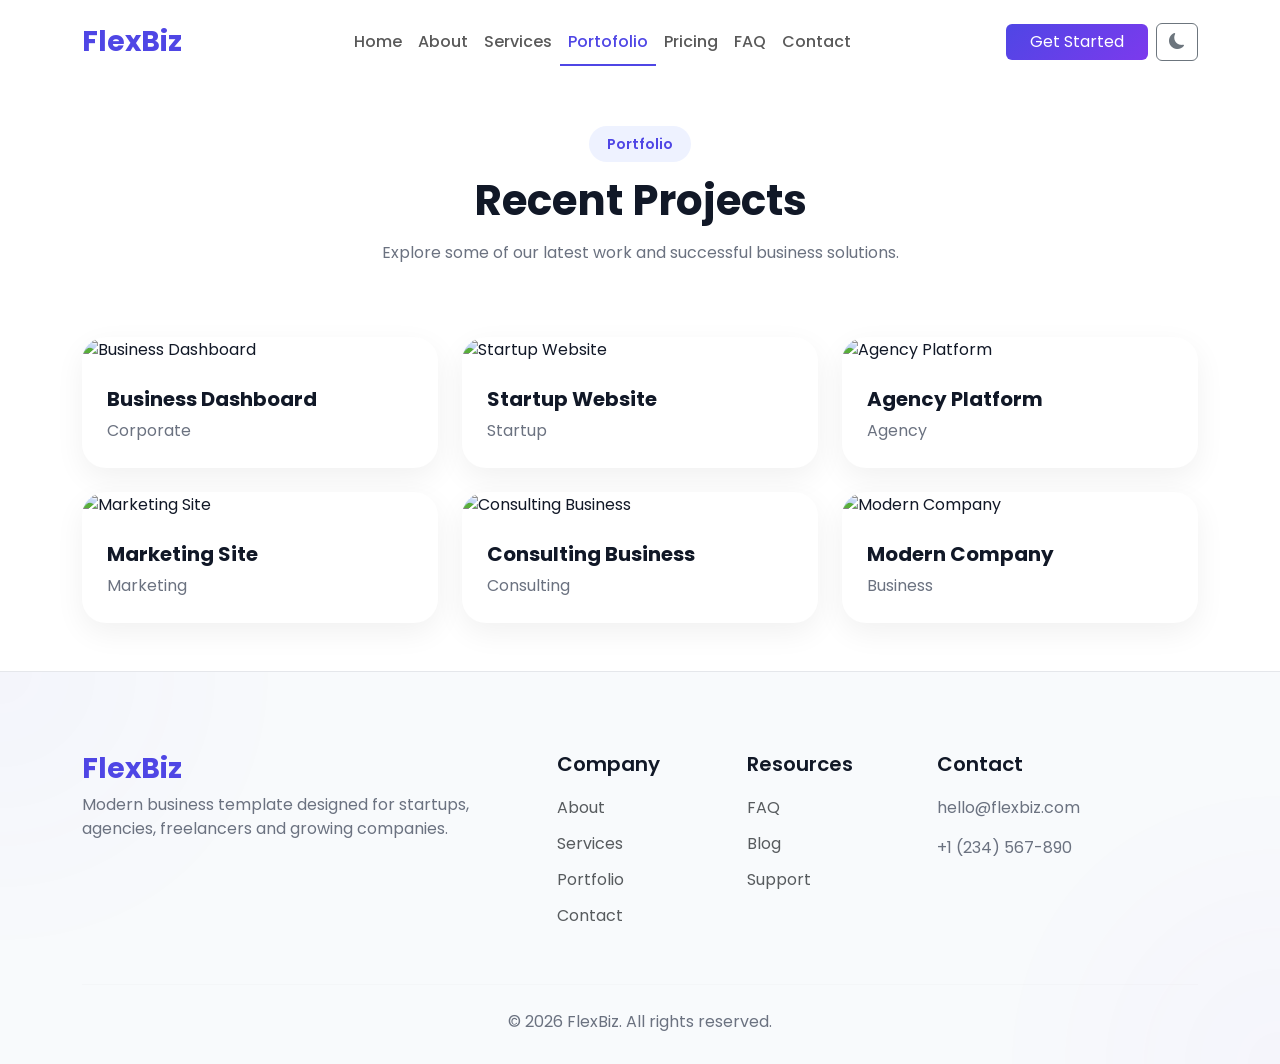
==== portofolio.html @ 11a91c40 "release: FlexBiz v1.0.0 - Template bisnis premium siap dipasarkan" ====
<!DOCTYPE html>
<html lang="en">
<head>
    <meta charset="UTF-8">
    <meta name="viewport" content="width=device-width, initial-scale=1.0">
    <title>Portfolio - FlexBiz</title>

    <!-- Bootstrap CSS -->
    <link href="https://cdn.jsdelivr.net/npm/bootstrap@5.3.8/dist/css/bootstrap.min.css" rel="stylesheet">

    <!-- Bootstrap Icons -->
    <link rel="stylesheet" href="https://cdn.jsdelivr.net/npm/bootstrap-icons@1.13.1/font/bootstrap-icons.min.css">

    <!-- Google Font -->
    <link href="https://fonts.googleapis.com/css2?family=Poppins:wght@300;400;500;600;700;800&display=swap" rel="stylesheet">

    <!-- Custom CSS -->
    <link rel="stylesheet" href="assets/css/style.css">
    <link rel="stylesheet" href="assets/css/responsive.css">
    <link rel="stylesheet" href="assets/css/darkmode.css">
</head>
<body>

    <!-- ========== NAVBAR ========== -->
    <nav class="navbar navbar-expand-lg bg-white py-3 sticky-top">
        <div class="container">
            <a class="navbar-brand fw-bold fs-3" href="index.html">FlexBiz</a>

            <button class="navbar-toggler" type="button" data-bs-toggle="collapse" data-bs-target="#navbarNav">
                <span class="navbar-toggler-icon"></span>
            </button>

            <div class="collapse navbar-collapse" id="navbarNav">
                <ul class="navbar-nav mx-auto">
                    <li class="nav-item">
                        <a class="nav-link" href="index.html">Home</a>
                    </li>
                    <li class="nav-item">
                        <a class="nav-link" href="about.html">About</a>
                    </li>
                    <li class="nav-item">
                        <a class="nav-link" href="services.html">Services</a>
                    </li>
                    <li class="nav-item">
                        <a class="nav-link active" href="portofolio.html">Portofolio</a>
                    </li>
                    <li class="nav-item">
                        <a class="nav-link" href="pricing.html">Pricing</a>
                    </li>
                    <li class="nav-item">
                        <a class="nav-link" href="faq.html">FAQ</a>
                    </li>
                    <li class="nav-item">
                        <a class="nav-link" href="contact.html">Contact</a>
                    </li>
                </ul>

                <a href="contact.html" class="btn btn-primary px-4">Get Started</a>
                
                <!-- Dark Mode Toggle -->
                <button class="btn btn-outline-secondary ms-2" id="darkModeToggle" type="button">
                    <i class="bi bi-moon-fill"></i>
                </button>
            </div>
        </div>
    </nav>

    <!-- ========== PORTFOLIO SECTION ========== -->
    <section class="portfolio-section py-5">
        <div class="container">
            <div class="section-header text-center">
                <span class="section-badge">Portfolio</span>
                <h2 class="section-title">Recent Projects</h2>
                <p class="section-description">
                    Explore some of our latest work and successful business solutions.
                </p>
            </div>

            <div class="row mt-5 g-4">
                <!-- Project 1 -->
                <div class="col-md-6 col-lg-4">
                    <div class="portfolio-card">
                        <img src="https://images.unsplash.com/photo-1460925895917-afdab827c52f?w=1200"
                             class="img-fluid"
                             alt="Business Dashboard">
                        <div class="portfolio-content">
                            <h5>Business Dashboard</h5>
                            <span>Corporate</span>
                        </div>
                    </div>
                </div>

                <!-- Project 2 -->
                <div class="col-md-6 col-lg-4">
                    <div class="portfolio-card">
                        <img src="https://images.unsplash.com/photo-1551434678-e076c223a692?w=1200"
                             class="img-fluid"
                             alt="Startup Website">
                        <div class="portfolio-content">
                            <h5>Startup Website</h5>
                            <span>Startup</span>
                        </div>
                    </div>
                </div>

                <!-- Project 3 -->
                <div class="col-md-6 col-lg-4">
                    <div class="portfolio-card">
                        <img src="https://images.unsplash.com/photo-1497366754035-f200968a6e72?w=1200"
                             class="img-fluid"
                             alt="Agency Platform">
                        <div class="portfolio-content">
                            <h5>Agency Platform</h5>
                            <span>Agency</span>
                        </div>
                    </div>
                </div>

                <!-- Project 4 -->
                <div class="col-md-6 col-lg-4">
                    <div class="portfolio-card">
                        <img src="https://images.unsplash.com/photo-1520607162513-77705c0f0d4a?w=1200"
                             class="img-fluid"
                             alt="Marketing Site">
                        <div class="portfolio-content">
                            <h5>Marketing Site</h5>
                            <span>Marketing</span>
                        </div>
                    </div>
                </div>

                <!-- Project 5 -->
                <div class="col-md-6 col-lg-4">
                    <div class="portfolio-card">
                        <img src="https://images.unsplash.com/photo-1516321318423-f06f85e504b3?w=1200"
                             class="img-fluid"
                             alt="Consulting Business">
                        <div class="portfolio-content">
                            <h5>Consulting Business</h5>
                            <span>Consulting</span>
                        </div>
                    </div>
                </div>

                <!-- Project 6 -->
                <div class="col-md-6 col-lg-4">
                    <div class="portfolio-card">
                        <img src="https://images.unsplash.com/photo-1454165804606-c3d57bc86b40?w=1200"
                             class="img-fluid"
                             alt="Modern Company">
                        <div class="portfolio-content">
                            <h5>Modern Company</h5>
                            <span>Business</span>
                        </div>
                    </div>
                </div>
            </div>
        </div>
    </section>

    <!-- ========== FOOTER ========== -->
    <footer class="footer-section">
        <div class="container">
            <div class="row gy-4">
                <div class="col-lg-5">
                    <h3>FlexBiz</h3>
                    <p>Modern business template designed for startups, agencies, freelancers and growing companies.</p>
                </div>

                <div class="col-lg-2">
                    <h5>Company</h5>
                    <ul>
                        <li><a href="about.html" class="text-decoration-none text-muted">About</a></li>
                        <li><a href="services.html" class="text-decoration-none text-muted">Services</a></li>
                        <li><a href="portfolio.html" class="text-decoration-none text-muted">Portfolio</a></li>
                        <li><a href="contact.html" class="text-decoration-none text-muted">Contact</a></li>
                    </ul>
                </div>

                <div class="col-lg-2">
                    <h5>Resources</h5>
                    <ul>
                        <li><a href="faq.html" class="text-decoration-none text-muted">FAQ</a></li>
                        <li><a href="#" class="text-decoration-none text-muted">Blog</a></li>
                        <li><a href="#" class="text-decoration-none text-muted">Support</a></li>
                    </ul>
                </div>

                <div class="col-lg-3">
                    <h5>Contact</h5>
                    <p>hello@flexbiz.com</p>
                    <p>+1 (234) 567-890</p>
                </div>
            </div>

            <hr>
            <p class="text-center mb-0">© 2026 FlexBiz. All rights reserved.</p>
        </div>
    </footer>

    <!-- Bootstrap JS -->
    <script src="https://cdn.jsdelivr.net/npm/bootstrap@5.3.8/dist/js/bootstrap.bundle.min.js"></script>

    <!-- Custom JS -->
    <script src="assets/js/main.js"></script>
    <script src="assets/js/darkmode.js"></script>
</body>
</html>
---- assets/css/style.css ----
/* ============================================================
   FLEXBIZ - Main Stylesheet (Premium SaaS Theme)
   ============================================================ */

/* ========== RESET & VARIABLES ========== */
* {
    margin: 0;
    padding: 0;
    box-sizing: border-box;
}

:root {
    --primary: #4F46E5;
    --secondary: #7C3AED;
    --text-light: #6B7280;
}

body {
    font-family: 'Poppins', sans-serif;
    color: #111827;
}

/* ========== GLOBAL COMPONENTS ========== */

/* Brand / Logo */
.navbar-brand {
    color: var(--primary);
    transition: color 0.3s;
}
.navbar-brand:hover {
    color: var(--secondary);
}

/* Tombol Primary */
.btn-primary {
    background: linear-gradient(135deg, var(--primary), var(--secondary));
    border: none;
}

/* Gradient Text */
.gradient-text {
    background: linear-gradient(135deg, #4F46E5, #7C3AED);
    -webkit-background-clip: text;
    -webkit-text-fill-color: transparent;
}

/* Badge Section */
.section-badge {
    background: #EEF2FF;
    color: #4F46E5;
    padding: 8px 18px;
    border-radius: 999px;
    font-size: 14px;
    font-weight: 600;
}

.section-title {
    margin-top: 20px;
    font-size: 42px;
    font-weight: 700;
}

.section-description {
    max-width: 650px;
    margin: 15px auto;
    color: #6B7280;
}

/* ========== NAVBAR HOVER EFFECT ========== */
.navbar .nav-link {
    position: relative;
    font-weight: 500;
    transition: color 0.3s;
}

.navbar .nav-link::after {
    content: '';
    position: absolute;
    bottom: -4px;
    left: 0;
    width: 0;
    height: 2px;
    background: #4F46E5;
    transition: width 0.3s ease;
}

.navbar .nav-link:hover {
    color: #4F46E5;
}

.navbar .nav-link:hover::after {
    width: 100%;
}

.navbar .nav-link.active {
    color: #4F46E5 !important;
}

.navbar .nav-link.active::after {
    width: 100%;
}

/* ========== HERO SECTION ========== */
.hero-section {
    position: relative;
    overflow: hidden;
    background: #f8fafc;
}

.hero-glow {
    position: absolute;
    border-radius: 50%;
    filter: blur(120px);
}

.glow-1 {
    width: 300px;
    height: 300px;
    background: #4F46E5;
    opacity: 0.15;
    top: -50px;
    left: -50px;
}

.glow-2 {
    width: 300px;
    height: 300px;
    background: #7C3AED;
    opacity: 0.15;
    bottom: -50px;
    right: -50px;
}

.hero-badge {
    display: inline-block;
    background: #EEF2FF;
    color: var(--primary);
    padding: 10px 18px;
    border-radius: 999px;
    font-size: 14px;
    font-weight: 600;
}

.hero-title {
    font-size: 72px;
    font-weight: 800;
    line-height: 1.1;
}

.hero-description {
    margin-top: 20px;
    font-size: 18px;
    color: var(--text-light);
    max-width: 550px;
}

.hero-buttons {
    margin-top: 35px;
}

.hero-social-proof {
    display: flex;
    align-items: center;
    gap: 15px;
    margin-top: 35px;
    flex-wrap: wrap;
}

.avatar-group {
    display: flex;
}

.avatar-group img {
    width: 45px;
    height: 45px;
    border-radius: 50%;
    border: 3px solid white;
    margin-left: -10px;
}

.avatar-group img:first-child {
    margin-left: 0;
}

.hero-social-proof p {
    margin: 0;
    color: #6B7280;
    font-size: 14px;
}

/* Dashboard Card (Hero) */
.hero-card {
    background: white;
    border-radius: 24px;
    padding: 35px;
    border: 1px solid rgba(79, 70, 229, 0.08);
    box-shadow: 0 25px 60px rgba(79, 70, 229, 0.12);
    transition: all 0.3s ease;
}

.hero-card:hover {
    transform: translateY(-5px);
}

.dashboard-header {
    font-weight: 700;
    font-size: 28px;
    margin-bottom: 25px;
}

.dashboard-content {
    display: grid;
    grid-template-columns: repeat(2, 1fr);
    gap: 20px;
}

.stat-box {
    background: #f8fafc;
    border-radius: 18px;
    padding: 30px;
    text-align: center;
    transition: 0.3s;
}

.stat-box:hover {
    transform: translateY(-3px);
}

.stat-box h3 {
    color: var(--primary);
    font-weight: 800;
    font-size: 42px;
    margin-bottom: 10px;
}

.stat-box p {
    margin-top: 8px;
    color: var(--text-light);
}

.stat-icon {
    font-size: 24px;
    color: #4F46E5;
    margin-bottom: 15px;
    display: block;
}

/* ========== TRUSTED BY ========== */
.trusted-title {
    color: #6B7280;
    margin-bottom: 30px;
}

.trusted-logos {
    display: flex;
    justify-content: center;
    gap: 60px;
    flex-wrap: wrap;
}

.trusted-logos span {
    font-size: 22px;
    font-weight: 700;
    color: #9CA3AF;
}

/* ========== SERVICES ========== */
.service-card {
    background: white;
    padding: 28px 28px 24px;
    border-radius: 24px;
    text-align: center;
    border: 1px solid rgba(0, 0, 0, 0.04);
    box-shadow: 0 10px 30px rgba(0, 0, 0, 0.05);
    transition: all 0.35s cubic-bezier(0.25, 0.46, 0.45, 0.94);
    position: relative;
    z-index: 1;
    height: 100%;
}

.service-card:hover {
    transform: translateY(-12px);
    border-color: rgba(79, 70, 229, 0.2);
    box-shadow: 0 25px 50px rgba(79, 70, 229, 0.15);
}

.service-icon {
    font-size: 48px;
    color: #4F46E5;
    margin-bottom: 20px;
}

.service-card h4 {
    margin: 0 0 10px;
    font-weight: 700;
}

.service-card p {
    margin: 0;
    color: #6B7280;
    line-height: 1.5;
}

/* Featured service */
.service-card.featured-card {
    border: 2px solid rgba(79, 70, 229, 0.3);
    box-shadow: 0 15px 40px rgba(79, 70, 229, 0.12);
}

.service-card.featured-card:hover {
    border-color: #4F46E5;
    box-shadow: 0 25px 60px rgba(79, 70, 229, 0.25);
}

.featured-badge {
    display: inline-block;
    background: linear-gradient(135deg, #4F46E5, #7C3AED);
    color: white;
    font-size: 11px;
    font-weight: 600;
    padding: 4px 12px;
    border-radius: 20px;
    position: absolute;
    top: -12px;
    left: 50%;
    transform: translateX(-50%);
    white-space: nowrap;
    z-index: 2;
}

/* ========== ABOUT ========== */
.about-section {
    background: #ffffff;
}

.about-image img {
    border-radius: 24px;
    box-shadow: 0 20px 50px rgba(0, 0, 0, 0.08);
}

.about-text {
    color: #6B7280;
    line-height: 1.8;
    margin-top: 15px;
}

/* ========== STATS ========== */
.stats-section {
    background: #f8fafc;
}

.stat-card {
    background: white;
    padding: 35px;
    border-radius: 24px;
    text-align: center;
    box-shadow: 0 10px 30px rgba(0, 0, 0, 0.05);
    transition: 0.3s;
}

.stat-card:hover {
    transform: translateY(-8px);
}

.stat-card h2 {
    color: #4F46E5;
    font-weight: 800;
    margin-bottom: 10px;
}

.stat-card p {
    color: #6B7280;
    margin: 0;
}

/* ========== PORTFOLIO ========== */
.portfolio-section {
    background: #ffffff;
}

.portfolio-card {
    background: white;
    border-radius: 24px;
    overflow: hidden;
    box-shadow: 0 10px 30px rgba(0, 0, 0, 0.06);
    transition: 0.3s;
}

.portfolio-card:hover {
    transform: translateY(-10px);
}

.portfolio-card img {
    width: 100%;
    height: 250px;
    object-fit: cover;
}

.portfolio-content {
    padding: 25px;
}

.portfolio-content h5 {
    font-weight: 700;
}

.portfolio-content span {
    color: #6B7280;
}

/* ========== TESTIMONIALS ========== */
.testimonials-section {
    background: #f8fafc;
}

.testimonial-card {
    background: white;
    padding: 35px;
    border-radius: 24px;
    text-align: center;
    box-shadow: 0 10px 30px rgba(0, 0, 0, 0.05);
    transition: 0.3s;
}

.testimonial-card:hover {
    transform: translateY(-5px);
}

.testimonial-card img {
    width: 80px;
    height: 80px;
    border-radius: 50%;
    margin-bottom: 20px;
}

.testimonial-card h5 {
    font-weight: 700;
}

.testimonial-card span {
    color: #6B7280;
    font-size: 14px;
}

.testimonial-card p {
    margin-top: 15px;
    color: #6B7280;
}

/* ========== PRICING ========== */
.pricing-card {
    background: white;
    padding: 40px;
    border-radius: 24px;
    box-shadow: 0 10px 30px rgba(0, 0, 0, 0.05);
    position: relative;
}

.pricing-card h2 {
    font-size: 48px;
    color: #4F46E5;
    margin: 20px 0;
}

.pricing-card ul {
    list-style: none;
    padding: 0;
}

.pricing-card li {
    margin-bottom: 12px;
}

.featured {
    border: 2px solid #4F46E5;
}

.popular-badge {
    position: absolute;
    top: -12px;
    right: 20px;
    background: #4F46E5;
    color: white;
    padding: 6px 12px;
    border-radius: 999px;
    font-size: 12px;
}

/* ========== FAQ (FLOATING ACCORDION) ========== */
.faq-floating .accordion-item {
    border: none;
    background: transparent;
    margin-bottom: 20px;
}

.faq-floating .accordion-button {
    background: #ffffff;
    border-radius: 20px !important;
    padding: 22px 28px;
    font-weight: 600;
    font-size: 18px;
    color: #1e293b;
    box-shadow: 0 4px 24px rgba(0, 0, 0, 0.05);
    transition: all 0.3s ease;
    position: relative;
}

.faq-floating .accordion-button:not(.collapsed) {
    background: #ffffff;
    color: #4F46E5;
    box-shadow: 0 8px 30px rgba(79, 70, 229, 0.12);
    border-radius: 20px 20px 8px 8px !important;
}

/* Hilangkan panah default Bootstrap */
.faq-floating .accordion-button::after {
    display: none;
}

/* Ikon custom */
.faq-floating .accordion-button::before {
    content: '+';
    font-size: 24px;
    font-weight: 300;
    color: #4F46E5;
    margin-right: 14px;
    transition: transform 0.3s ease;
}

.faq-floating .accordion-button:not(.collapsed)::before {
    content: '−';
    transform: rotate(180deg);
}

/* Floating Answer Card – perbaiki teks agar tidak mepet atas */
.faq-floating .accordion-body {
    background: #ffffff;
    margin: 12px 12px 0 12px;  /* jarak dari pertanyaan */
    padding: 24px 28px;        /* atas & bawah seimbang */
    border-radius: 20px;
    box-shadow: 0 12px 36px rgba(0, 0, 0, 0.08);
    color: #475569;
    line-height: 1.7;
    font-size: 16px;
    position: relative;
    z-index: 2;
    animation: floatIn 0.25s ease-out;
}

@keyframes floatIn {
    from { opacity: 0; transform: translateY(-8px); }
    to { opacity: 1; transform: translateY(0); }
}

.faq-floating .accordion-collapse {
    transition: height 0.35s ease;
}

/* ========== CONTACT SECTION ========== */
.contact-section {
    background: #ffffff;
}

.contact-icon-box {
    width: 50px;
    height: 50px;
    background: #EEF2FF;
    color: #4F46E5;
    border-radius: 16px;
    display: flex;
    align-items: center;
    justify-content: center;
    font-size: 20px;
    flex-shrink: 0;
}

.contact-form .form-control {
    border-radius: 14px;
    padding: 14px 18px;
    border: 1px solid #E5E7EB;
    transition: 0.3s;
}

.contact-form .form-control:focus {
    border-color: #4F46E5;
    box-shadow: 0 0 0 4px rgba(79, 70, 229, 0.1);
}

/* ========== CTA BANNER ========== */
.cta-section {
    background: #ffffff;
}

.cta-box {
    background: linear-gradient(135deg, #4F46E5, #7C3AED);
    padding: 80px 40px;
    border-radius: 32px;
    text-align: center;
    color: white;
    box-shadow: 0 20px 50px rgba(79, 70, 229, 0.20);
}

.cta-box h2 {
    font-size: 48px;
    font-weight: 700;
    margin-bottom: 20px;
}

.cta-box p {
    max-width: 600px;
    margin: 0 auto 30px;
    opacity: 0.9;
}

.cta-box .btn {
    padding: 14px 32px;
    font-weight: 600;
}

/* ========== FOOTER ========== */
.footer-section {
    background: #F8FAFC;
    padding: 80px 0 30px;
    border-top: 1px solid #E5E7EB;
    position: relative;
    overflow: hidden;
}

.footer-section::before {
    content: '';
    position: absolute;
    width: 300px;
    height: 300px;
    background: #4F46E5;
    opacity: 0.04;
    border-radius: 50%;
    filter: blur(120px);
    top: -150px;
    left: -150px;
}

.footer-section::after {
    content: '';
    position: absolute;
    width: 300px;
    height: 300px;
    background: #7C3AED;
    opacity: 0.04;
    border-radius: 50%;
    filter: blur(120px);
    bottom: -150px;
    right: -150px;
}

.footer-section .container {
    position: relative;
    z-index: 2;
}

.footer-section h3 {
    color: #4F46E5;
    font-weight: 700;
}

.footer-section h5 {
    font-weight: 600;
    margin-bottom: 20px;
}

.footer-section ul {
    list-style: none;
    padding: 0;
}

.footer-section li {
    margin-bottom: 12px;
}

.footer-section a {
    transition: 0.3s;
}

.footer-section a:hover {
    color: #4F46E5 !important;
}

.footer-section p {
    color: #6B7280;
}

.footer-section hr {
    margin: 40px 0 25px;
    border-color: #E5E7EB;
}

/* ========== REVEAL ON SCROLL ========== */
.reveal {
    opacity: 0;
    transform: translateY(30px);
    transition: opacity 0.8s ease, transform 0.8s ease;
}

.reveal.active {
    opacity: 1;
    transform: translateY(0);
}

/* ========== RESPONSIVE (dasar) ========== */
@media (max-width: 992px) {
    .hero-title {
        font-size: 42px;
    }
    .hero-card {
        margin-top: 50px;
    }
    .cta-box {
        padding: 60px 25px;
    }
    .cta-box h2 {
        font-size: 32px;
    }
}
---- assets/css/responsive.css ----
/* ============================================================
   FLEXBIZ - Responsive Stylesheet
   ============================================================ */

/* ========== TABLET (max-width: 992px) ========== */
@media (max-width: 992px) {
    
    /* Hero */
    .hero-title {
        font-size: 48px;
    }
    .hero-card {
        margin-top: 40px;
    }
    .hero-buttons .btn {
        display: block;
        width: 100%;
        margin-bottom: 12px;
    }
    .hero-buttons .btn+.btn {
        margin-left: 0 !important;
    }

    /* Section title */
    .section-title {
        font-size: 36px;
    }

    /* CTA */
    .cta-box h2 {
        font-size: 36px;
    }

    /* Trusted logos */
    .trusted-logos {
        gap: 30px;
    }

    /* Dashboard grid tetap 2 kolom di tablet */
    .dashboard-content {
        grid-template-columns: repeat(2, 1fr);
        gap: 16px;
    }
    .stat-box {
        padding: 20px;
    }
    .stat-box h3 {
        font-size: 32px;
    }

    /* Footer */
    .footer-section .row>div {
        margin-bottom: 30px;
    }
}

/* ========== MOBILE (max-width: 768px) ========== */
@media (max-width: 768px) {
    
    /* Hero */
    .hero-title {
        font-size: 38px;
    }
    .hero-description {
        font-size: 16px;
        max-width: 100%;
    }
    .hero-social-proof {
        flex-direction: column;
        align-items: flex-start;
    }

    /* Dashboard jadi 1 kolom */
    .dashboard-content {
        grid-template-columns: 1fr;
    }

    /* About */
    .about-section .row {
        flex-direction: column-reverse;
    }
    .about-image img {
        margin-bottom: 30px;
    }

    /* Portfolio */
    .portfolio-card img {
        height: 200px;
    }

    /* FAQ */
    .faq-floating .accordion-button {
        font-size: 16px;
        padding: 18px 20px;
    }
    .faq-floating .accordion-body {
        padding: 0 20px 20px;
    }

    /* Contact */
    .contact-info {
        margin-bottom: 30px;
    }

    /* CTA */
    .cta-box {
        padding: 50px 25px;
    }
    .cta-box h2 {
        font-size: 30px;
    }
}

/* ========== SMALL PHONE (max-width: 576px) ========== */
@media (max-width: 576px) {
    
    /* Hero */
    .hero-title {
        font-size: 32px;
    }
    .hero-badge {
        font-size: 12px;
        padding: 6px 14px;
    }

    /* Section title */
    .section-title {
        font-size: 28px;
    }

    /* Stats card */
    .stat-card h2 {
        font-size: 32px;
    }
    .stat-card p {
        font-size: 14px;
    }

    /* Pricing */
    .pricing-card {
        padding: 30px 25px;
    }
    .pricing-card h2 {
        font-size: 36px;
    }

    /* Trusted logos */
    .trusted-logos span {
        font-size: 18px;
    }
    .trusted-logos {
        gap: 20px;
    }

    /* CTA */
    .cta-box {
        padding: 40px 20px;
    }
    .cta-box h2 {
        font-size: 28px;
    }

    /* Footer */
    .footer-section {
        padding: 60px 0 25px;
    }
}
---- assets/css/darkmode.css ----
/* ============================================================
   FLEXBIZ DARK MODE - Premium SaaS Theme (FINAL)
   ============================================================ */

/* ========== BODY & BACKGROUND ========== */
body.dark {
    background-color: #0b0f19;
    color: #e2e8f0;
}

/* ========== NAVBAR ========== */
body.dark .navbar {
    background-color: #0b0f19 !important;
    border-bottom: 1px solid rgba(255, 255, 255, 0.06);
}

body.dark .navbar-brand {
    color: #818cf8;
}
body.dark .navbar-brand:hover {
    color: #a5b4fc;
}

body.dark .navbar .nav-link {
    color: #cbd5e1;
}
body.dark .navbar .nav-link.active,
body.dark .navbar .nav-link:hover {
    color: #a5b4fc !important;
}

body.dark .navbar .btn-outline-secondary {
    border-color: rgba(255, 255, 255, 0.15);
    color: #cbd5e1;
}
body.dark .navbar .btn-outline-secondary:hover {
    background: rgba(255, 255, 255, 0.05);
}

/* ========== HERO SECTION ========== */
body.dark .hero-section {
    background-color: #0b0f19;
}

body.dark .hero-glow {
    opacity: 0.12;
}
body.dark .glow-1 {
    background: #4F46E5;
    width: 400px;
    height: 400px;
    top: -80px;
    left: -80px;
    filter: blur(140px);
}
body.dark .glow-2 {
    background: #7C3AED;
    width: 350px;
    height: 350px;
    bottom: -60px;
    right: -60px;
    filter: blur(130px);
}

body.dark .hero-card {
    background: #111827;
    border: 1px solid rgba(99, 102, 241, 0.12);
    box-shadow: 0 20px 50px rgba(0, 0, 0, 0.5),
                0 0 0 1px rgba(79, 70, 229, 0.08);
}

body.dark .dashboard-header {
    color: #f1f5f9;
}

body.dark .stat-box {
    background: #1a2332;
    border: 1px solid rgba(99, 102, 241, 0.15);
    box-shadow: 0 8px 24px rgba(0, 0, 0, 0.3),
                inset 0 1px 0 rgba(255, 255, 255, 0.04);
}
body.dark .stat-box:hover {
    background: #1e2a3a;
    border-color: rgba(79, 70, 229, 0.3);
    box-shadow: 0 12px 28px rgba(0, 0, 0, 0.4);
}

body.dark .stat-icon {
    color: #818cf8;
}
body.dark .stat-box h3 {
    color: #a5b4fc;
}
body.dark .stat-box p {
    color: #94a3b8;
}

body.dark .gradient-text {
    background: linear-gradient(135deg, #a5b4fc, #c084fc);
    -webkit-background-clip: text;
    -webkit-text-fill-color: transparent;
}

body.dark .hero-badge {
    background: rgba(79, 70, 229, 0.15);
    color: #a5b4fc;
}
body.dark .hero-description {
    color: #94a3b8;
}
body.dark .avatar-group img {
    border-color: #111827;
}
body.dark .hero-social-proof p {
    color: #94a3b8;
}

/* ========== SECTION BACKGROUNDS ========== */
body.dark .trusted-section,
body.dark .stats-section,
body.dark .testimonials-section {
    background-color: #0f172a;
}

body.dark .about-section,
body.dark .services-section,
body.dark .portfolio-section,
body.dark .cta-section {
    background-color: #0b0f19;
}

body.dark .contact-section {
    background-color: #0f172a;
}

/* ========== BADGES ========== */
body.dark .section-badge {
    background: rgba(79, 70, 229, 0.12);
    color: #a5b4fc;
}

/* ========== TYPOGRAPHY ========== */
body.dark .section-title {
    color: #f1f5f9;
}
body.dark .section-description {
    color: #94a3b8;
}

/* ========== SERVICES CARDS ========== */
body.dark .service-card {
    background-color: #111827;
    border: 1px solid rgba(255, 255, 255, 0.05);
    box-shadow: 0 10px 30px rgba(0, 0, 0, 0.4);
}

body.dark .service-card:hover {
    background-color: #1a1f2b;
    border-color: rgba(129, 140, 248, 0.3);
    box-shadow: 0 25px 50px rgba(0, 0, 0, 0.6), 0 0 0 1px rgba(79, 70, 229, 0.2);
}

body.dark .service-icon {
    color: #818cf8;
}

body.dark .service-card h4 {
    color: #f1f5f9;
}

body.dark .service-card p {
    color: #94a3b8;
}

/* Featured card di dark mode */
body.dark .service-card.featured-card {
    border: 2px solid rgba(129, 140, 248, 0.4);
    box-shadow: 0 15px 40px rgba(0, 0, 0, 0.5), 0 0 0 1px rgba(79, 70, 229, 0.2);
}
body.dark .service-card.featured-card:hover {
    border-color: #818cf8;
    box-shadow: 0 25px 60px rgba(0, 0, 0, 0.7), 0 0 0 1px rgba(129, 140, 248, 0.5);
}
body.dark .featured-badge {
    background: linear-gradient(135deg, #4F46E5, #7C3AED);
    color: white;
}

/* Background glow untuk services section */
body.dark .services-section {
    position: relative;
    overflow: hidden;
}
body.dark .services-section::before {
    content: '';
    position: absolute;
    top: 50%;
    left: 50%;
    transform: translate(-50%, -50%);
    width: 600px;
    height: 600px;
    background: radial-gradient(circle, rgba(79, 70, 229, 0.06) 0%, transparent 70%);
    border-radius: 50%;
    pointer-events: none;
    z-index: 0;
}

/* ========== PRICING ========== */
body.dark .pricing-card {
    background-color: #111827;
    border: 1px solid rgba(255, 255, 255, 0.05);
    box-shadow: 0 10px 30px rgba(0, 0, 0, 0.4);
}
body.dark .pricing-card.featured {
    border-color: #818cf8;
    box-shadow: 0 10px 30px rgba(0, 0, 0, 0.4), 0 0 0 1px rgba(129, 140, 248, 0.2);
}
body.dark .popular-badge {
    background: #818cf8;
    color: #0b0f19;
}
body.dark .pricing-card h2 {
    color: #a5b4fc;
}
body.dark .pricing-card h4 {
    color: #f1f5f9;
}
body.dark .pricing-card p {
    color: #94a3b8;
}

/* ========== ABOUT ========== */
body.dark .about-text {
    color: #94a3b8;
}

/* ========== TRUSTED LOGOS ========== */
body.dark .trusted-logos span {
    color: #64748b;
}

/* ========== ACCORDION FAQ (FLOATING) ========== */
body.dark .accordion-item {
    background-color: transparent;
    border: none;
}

body.dark .accordion-button {
    background-color: #111827;
    color: #e2e8f0;
    box-shadow: 0 4px 24px rgba(0, 0, 0, 0.3);
    border-radius: 20px !important;
}
body.dark .accordion-button:not(.collapsed) {
    background-color: #1a2332;
    color: #818cf8;
    box-shadow: 0 8px 30px rgba(79, 70, 229, 0.2);
    border-radius: 20px 20px 8px 8px !important;
}
body.dark .accordion-button::after {
    filter: invert(1) brightness(2);
}
body.dark .accordion-button::before {
    color: #818cf8;
}

/* Floating Answer Card - padding seimbang */
body.dark .accordion-body {
    background-color: #111827;
    color: #e2e8f0 !important;
    border-radius: 20px;
    margin-top: 12px;               /* jarak dari pertanyaan */
    padding: 24px 28px;             /* atas & bawah seimbang */
    box-shadow: 0 12px 36px rgba(0, 0, 0, 0.4);
}
body.dark .accordion-body.text-muted {
    color: #cbd5e1 !important;
}

/* ========== CONTACT FORM ========== */
body.dark .contact-icon-box {
    background: rgba(79, 70, 229, 0.12);
    color: #818cf8;
}
body.dark .contact-form .form-control {
    background-color: #111827;
    border-color: rgba(255, 255, 255, 0.08);
    color: #e2e8f0;
}
body.dark .contact-form .form-control:focus {
    border-color: #818cf8;
    box-shadow: 0 0 0 4px rgba(129, 140, 248, 0.2);
}
body.dark .contact-form .form-control::placeholder {
    color: #64748b;
}

/* ========== CONTACT INFO ========== */
body.dark .contact-info h5 {
    color: #f1f5f9;
}
body.dark .contact-info p,
body.dark .contact-info span,
body.dark .contact-info a {
    color: #cbd5e1;
}
body.dark .contact-info p.text-muted {
    color: #cbd5e1 !important;
}

/* ========== CTA BOX ========== */
body.dark .cta-box {
    background: linear-gradient(135deg, #4338ca, #6d28d9);
    box-shadow: 0 20px 50px rgba(0, 0, 0, 0.5);
}

/* ========== FOOTER ========== */
body.dark .footer-section {
    background: #0b0f19;
    border-top: none;
    position: relative;
    box-shadow: 0 -10px 30px rgba(0, 0, 0, 0.5);
}

/* Gradient divider premium */
body.dark .footer-section::before {
    content: '';
    position: absolute;
    top: 0;
    left: 10%;
    width: 80%;
    height: 2px;
    background: linear-gradient(
        to right,
        transparent,
        #4F46E5,
        #7C3AED,
        transparent
    );
    opacity: 0.6;
    border-radius: 100%;
    z-index: 1;
}

/* Semua teks footer harus terang */
body.dark .footer-section h3 {
    color: #818cf8;
}
body.dark .footer-section h5 {
    color: #f1f5f9;
}
body.dark .footer-section p,
body.dark .footer-section a,
body.dark .footer-section li,
body.dark .footer-section span {
    color: #cbd5e1 !important;
}
body.dark .footer-section a:hover {
    color: #a5b4fc !important;
}
body.dark .footer-section a.text-muted {
    color: #cbd5e1 !important;
}
body.dark .footer-section hr {
    border-color: rgba(255, 255, 255, 0.06);
}

/* ========== MISC ========== */
body.dark .btn-outline-dark {
    border-color: #334155;
    color: #cbd5e1;
}
body.dark .btn-outline-dark:hover {
    background: #1e293b;
    color: #f1f5f9;
}
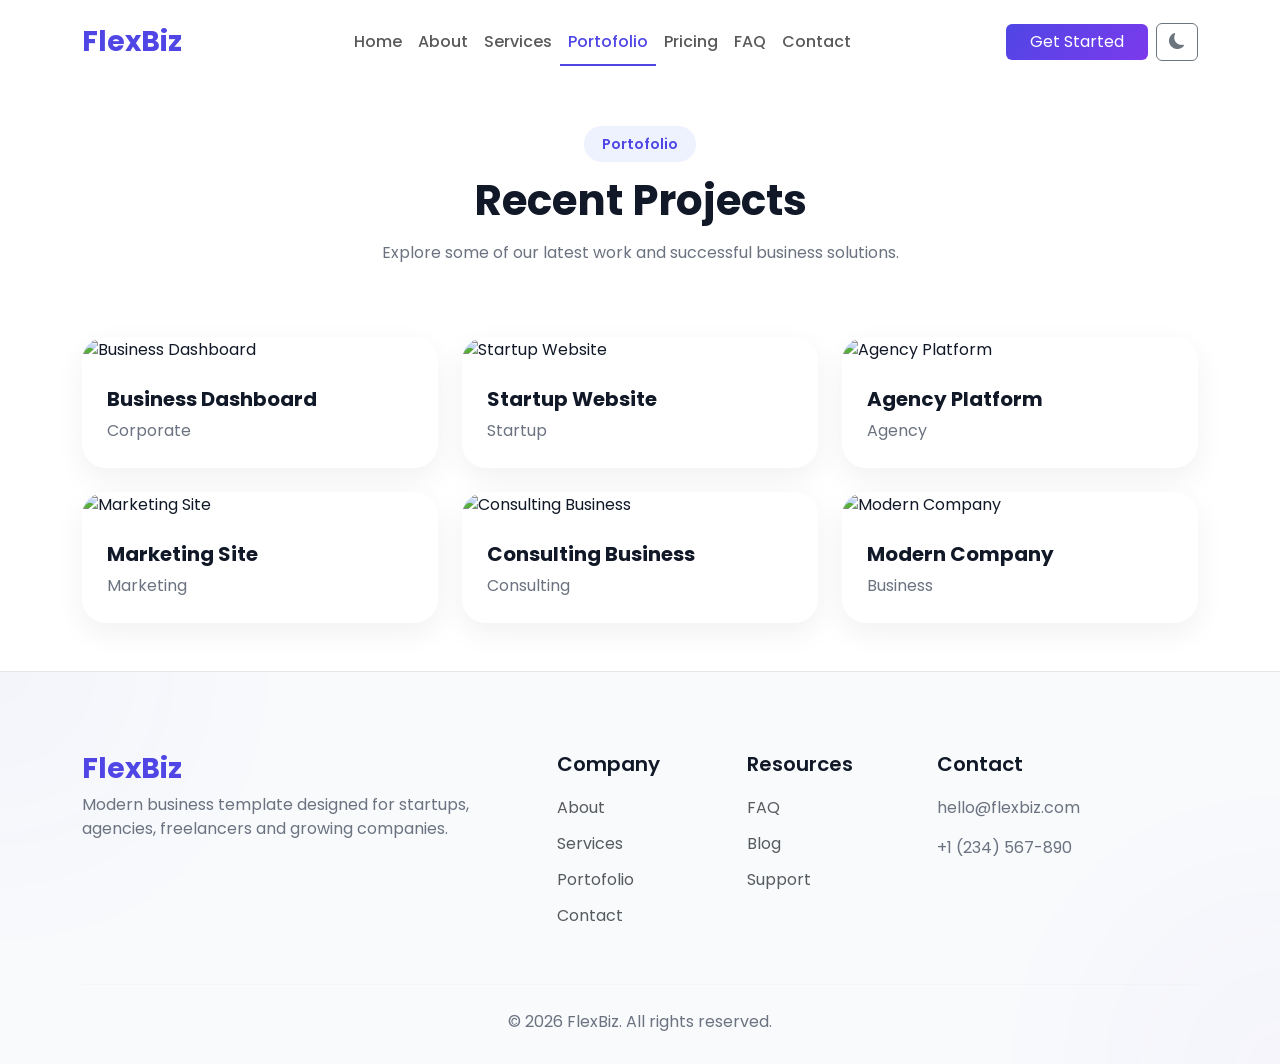
==== commit 9f6e53bc: "feat: implement dark mode support and rename portfolio to portofolio with preview assets" ====
--- a/portofolio.html
+++ b/portofolio.html
@@ -3,7 +3,7 @@
 <head>
     <meta charset="UTF-8">
     <meta name="viewport" content="width=device-width, initial-scale=1.0">
-    <title>Portfolio - FlexBiz</title>
+    <title>Portofolio - FlexBiz</title>
 
     <!-- Bootstrap CSS -->
     <link href="https://cdn.jsdelivr.net/npm/bootstrap@5.3.8/dist/css/bootstrap.min.css" rel="stylesheet">
@@ -65,11 +65,11 @@
         </div>
     </nav>
 
-    <!-- ========== PORTFOLIO SECTION ========== -->
-    <section class="portfolio-section py-5">
+    <!-- ========== PORTOFOLIO SECTION ========== -->
+    <section class="portofolio-section py-5">
         <div class="container">
             <div class="section-header text-center">
-                <span class="section-badge">Portfolio</span>
+                <span class="section-badge">Portofolio</span>
                 <h2 class="section-title">Recent Projects</h2>
                 <p class="section-description">
                     Explore some of our latest work and successful business solutions.
@@ -79,11 +79,11 @@
             <div class="row mt-5 g-4">
                 <!-- Project 1 -->
                 <div class="col-md-6 col-lg-4">
-                    <div class="portfolio-card">
+                    <div class="portofolio-card">
                         <img src="https://images.unsplash.com/photo-1460925895917-afdab827c52f?w=1200"
                              class="img-fluid"
                              alt="Business Dashboard">
-                        <div class="portfolio-content">
+                        <div class="portofolio-content">
                             <h5>Business Dashboard</h5>
                             <span>Corporate</span>
                         </div>
@@ -92,11 +92,11 @@
 
                 <!-- Project 2 -->
                 <div class="col-md-6 col-lg-4">
-                    <div class="portfolio-card">
+                    <div class="portofolio-card">
                         <img src="https://images.unsplash.com/photo-1551434678-e076c223a692?w=1200"
                              class="img-fluid"
                              alt="Startup Website">
-                        <div class="portfolio-content">
+                        <div class="portofolio-content">
                             <h5>Startup Website</h5>
                             <span>Startup</span>
                         </div>
@@ -105,11 +105,11 @@
 
                 <!-- Project 3 -->
                 <div class="col-md-6 col-lg-4">
-                    <div class="portfolio-card">
+                    <div class="portofolio-card">
                         <img src="https://images.unsplash.com/photo-1497366754035-f200968a6e72?w=1200"
                              class="img-fluid"
                              alt="Agency Platform">
-                        <div class="portfolio-content">
+                        <div class="portofolio-content">
                             <h5>Agency Platform</h5>
                             <span>Agency</span>
                         </div>
@@ -118,11 +118,11 @@
 
                 <!-- Project 4 -->
                 <div class="col-md-6 col-lg-4">
-                    <div class="portfolio-card">
+                    <div class="portofolio-card">
                         <img src="https://images.unsplash.com/photo-1520607162513-77705c0f0d4a?w=1200"
                              class="img-fluid"
                              alt="Marketing Site">
-                        <div class="portfolio-content">
+                        <div class="portofolio-content">
                             <h5>Marketing Site</h5>
                             <span>Marketing</span>
                         </div>
@@ -131,11 +131,11 @@
 
                 <!-- Project 5 -->
                 <div class="col-md-6 col-lg-4">
-                    <div class="portfolio-card">
+                    <div class="portofolio-card">
                         <img src="https://images.unsplash.com/photo-1516321318423-f06f85e504b3?w=1200"
                              class="img-fluid"
                              alt="Consulting Business">
-                        <div class="portfolio-content">
+                        <div class="portofolio-content">
                             <h5>Consulting Business</h5>
                             <span>Consulting</span>
                         </div>
@@ -144,11 +144,11 @@
 
                 <!-- Project 6 -->
                 <div class="col-md-6 col-lg-4">
-                    <div class="portfolio-card">
+                    <div class="portofolio-card">
                         <img src="https://images.unsplash.com/photo-1454165804606-c3d57bc86b40?w=1200"
                              class="img-fluid"
                              alt="Modern Company">
-                        <div class="portfolio-content">
+                        <div class="portofolio-content">
                             <h5>Modern Company</h5>
                             <span>Business</span>
                         </div>
@@ -172,7 +172,7 @@
                     <ul>
                         <li><a href="about.html" class="text-decoration-none text-muted">About</a></li>
                         <li><a href="services.html" class="text-decoration-none text-muted">Services</a></li>
-                        <li><a href="portfolio.html" class="text-decoration-none text-muted">Portfolio</a></li>
+                        <li><a href="portofolio.html" class="text-decoration-none text-muted">Portofolio</a></li>
                         <li><a href="contact.html" class="text-decoration-none text-muted">Contact</a></li>
                     </ul>
                 </div>
--- a/assets/css/style.css
+++ b/assets/css/style.css
@@ -373,12 +373,12 @@
     margin: 0;
 }
 
-/* ========== PORTFOLIO ========== */
-.portfolio-section {
+/* ========== PORTOFOLIO ========== */
+.portofolio-section {
     background: #ffffff;
 }
 
-.portfolio-card {
+.portofolio-card {
     background: white;
     border-radius: 24px;
     overflow: hidden;
@@ -386,25 +386,26 @@
     transition: 0.3s;
 }
 
-.portfolio-card:hover {
+.portofolio-card:hover {
     transform: translateY(-10px);
 }
 
-.portfolio-card img {
+.portofolio-card img {
     width: 100%;
     height: 250px;
     object-fit: cover;
 }
 
-.portfolio-content {
+.portofolio-content {
     padding: 25px;
-}
-
-.portfolio-content h5 {
+    background: transparent; /* memastikan tidak ada background putih */
+}
+
+.portofolio-content h5 {
     font-weight: 700;
 }
 
-.portfolio-content span {
+.portofolio-content span {
     color: #6B7280;
 }
 
@@ -532,11 +533,11 @@
     transform: rotate(180deg);
 }
 
-/* Floating Answer Card – perbaiki teks agar tidak mepet atas */
+/* Floating Answer Card */
 .faq-floating .accordion-body {
     background: #ffffff;
-    margin: 12px 12px 0 12px;  /* jarak dari pertanyaan */
-    padding: 24px 28px;        /* atas & bawah seimbang */
+    margin: 12px 12px 0 12px;
+    padding: 24px 28px;
     border-radius: 20px;
     box-shadow: 0 12px 36px rgba(0, 0, 0, 0.08);
     color: #475569;
--- a/assets/css/darkmode.css
+++ b/assets/css/darkmode.css
@@ -124,7 +124,7 @@
 
 body.dark .about-section,
 body.dark .services-section,
-body.dark .portfolio-section,
+body.dark .portofolio-section,   /* perbaikan */
 body.dark .cta-section {
     background-color: #0b0f19;
 }
@@ -144,6 +144,21 @@
     color: #f1f5f9;
 }
 body.dark .section-description {
+    color: #94a3b8;
+}
+
+/* ========== STATISTICS CARDS (DARK MODE) ========== */
+body.dark .stat-card {
+    background-color: #111827;
+    border: 1px solid rgba(255, 255, 255, 0.05);
+    box-shadow: 0 10px 30px rgba(0, 0, 0, 0.4);
+}
+
+body.dark .stat-card h2 {
+    color: #a5b4fc;
+}
+
+body.dark .stat-card p {
     color: #94a3b8;
 }
 
@@ -205,6 +220,25 @@
     z-index: 0;
 }
 
+/* ========== PORTOFOLIO CARDS (DARK MODE) ========== */
+body.dark .portofolio-card {
+    background-color: #111827 !important;  /* paksa gelap */
+    border: 1px solid rgba(255, 255, 255, 0.05);
+    box-shadow: 0 10px 30px rgba(0, 0, 0, 0.4);
+}
+
+body.dark .portofolio-content {
+    background-color: transparent !important; /* ikut card */
+}
+
+body.dark .portofolio-content h5 {
+    color: #f1f5f9;
+}
+
+body.dark .portofolio-content span {
+    color: #94a3b8;
+}
+
 /* ========== PRICING ========== */
 body.dark .pricing-card {
     background-color: #111827;
@@ -226,6 +260,26 @@
     color: #f1f5f9;
 }
 body.dark .pricing-card p {
+    color: #94a3b8;
+}
+
+/* ========== TESTIMONIALS (ABOUT PAGE) ========== */
+body.dark .testimonial-card {
+    background: #111827 !important;
+    border: 1px solid rgba(255, 255, 255, 0.05);
+    box-shadow: 0 10px 30px rgba(0, 0, 0, 0.4);
+}
+
+body.dark .testimonial-card img {
+    border: 3px solid #1a2332;
+}
+
+body.dark .testimonial-card h5 {
+    color: #f1f5f9;
+}
+
+body.dark .testimonial-card span,
+body.dark .testimonial-card p {
     color: #94a3b8;
 }
 
